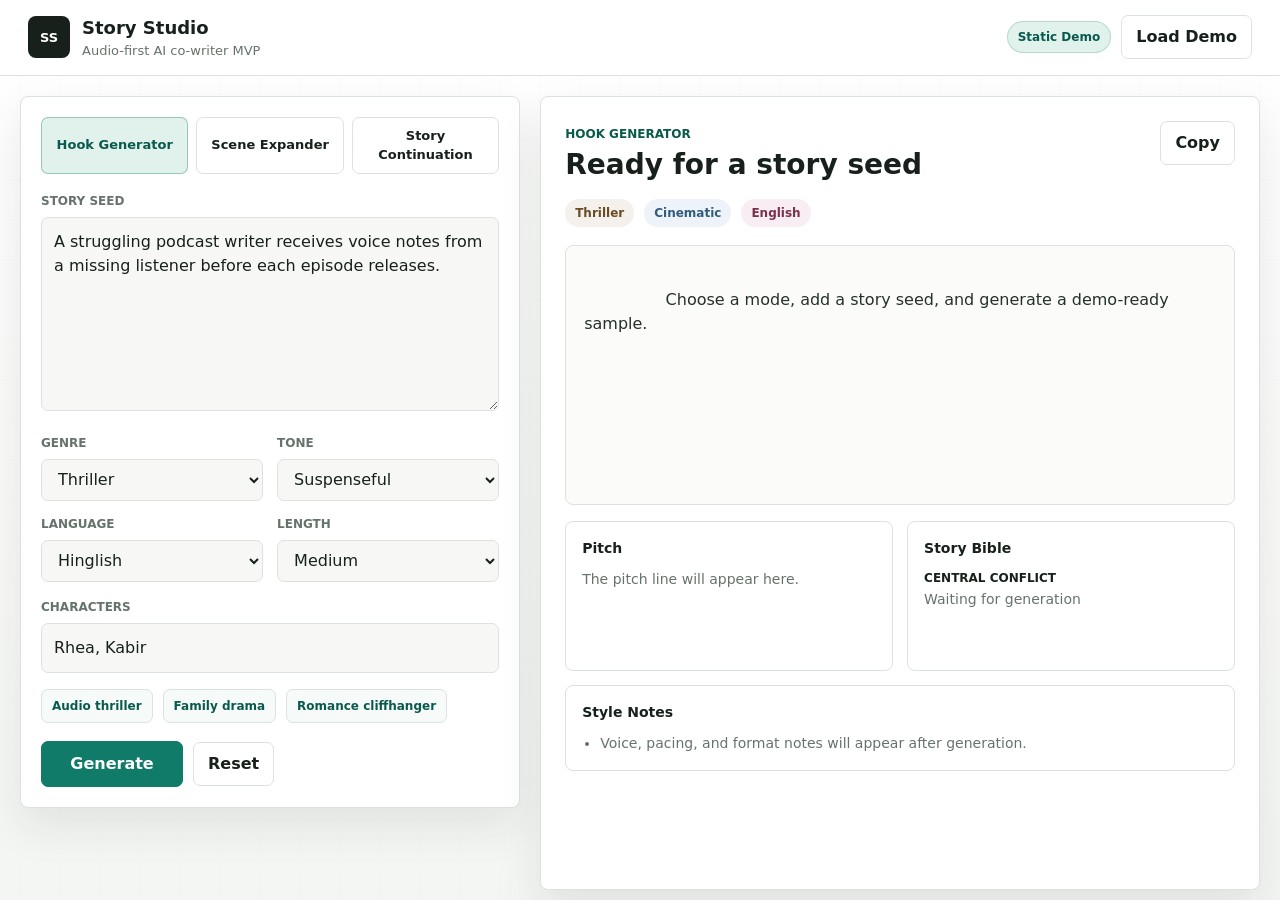
==== story_mvp/demo.html @ 7c1ae7bf "Initial commit" ====
<!DOCTYPE html>
<html lang="en">

<head>
    <meta charset="UTF-8">
    <meta name="viewport" content="width=device-width, initial-scale=1.0">
    <title>Story Studio MVP</title>
    <meta name="description" content="AI co-writer MVP for audio-first storytelling demos">
    <link rel="stylesheet" href="static/story.css">
</head>

<body>
    <header class="topbar">
        <div class="brand">
            <div class="brand-mark">SS</div>
            <div>
                <h1>Story Studio</h1>
                <p>Audio-first AI co-writer MVP</p>
            </div>
        </div>
        <div class="topbar-actions">
            <span class="status-pill" id="healthStatus">Static Demo</span>
            <button class="ghost-button" id="loadDemoBtn" type="button">Load Demo</button>
        </div>
    </header>

    <main class="workspace">
        <section class="composer">
            <div class="mode-tabs" role="tablist" aria-label="Generation mode">
                <button class="mode-tab active" type="button" data-mode="hook">Hook Generator</button>
                <button class="mode-tab" type="button" data-mode="expand">Scene Expander</button>
                <button class="mode-tab" type="button" data-mode="continue">Story Continuation</button>
            </div>

            <label class="field-label" for="ideaInput">Story seed</label>
            <textarea id="ideaInput" rows="7"
                placeholder="A podcast writer receives a voice note from a listener who disappeared five years ago..."></textarea>

            <div class="form-grid">
                <label>
                    <span>Genre</span>
                    <select id="genreSelect">
                        <option value="thriller">Thriller</option>
                        <option value="romance">Romance</option>
                        <option value="horror">Horror</option>
                        <option value="fantasy">Fantasy</option>
                        <option value="family drama">Family Drama</option>
                        <option value="comedy">Comedy</option>
                    </select>
                </label>
                <label>
                    <span>Tone</span>
                    <select id="toneSelect">
                        <option value="cinematic">Cinematic</option>
                        <option value="suspenseful">Suspenseful</option>
                        <option value="emotional">Emotional</option>
                        <option value="witty">Witty</option>
                        <option value="mythic">Mythic</option>
                    </select>
                </label>
                <label>
                    <span>Language</span>
                    <select id="languageSelect">
                        <option value="english">English</option>
                        <option value="hindi">Hindi-ready</option>
                        <option value="hinglish">Hinglish</option>
                    </select>
                </label>
                <label>
                    <span>Length</span>
                    <select id="lengthSelect">
                        <option value="short">Short</option>
                        <option value="medium" selected>Medium</option>
                        <option value="long">Long</option>
                    </select>
                </label>
            </div>

            <label class="field-label" for="charactersInput">Characters</label>
            <input id="charactersInput" type="text" placeholder="Rhea, Kabir, Anaya">

            <div class="prompt-row" id="demoPromptRow"></div>

            <div class="action-row">
                <button class="primary-button" id="generateBtn" type="button">Generate</button>
                <button class="secondary-button" id="clearBtn" type="button">Reset</button>
            </div>
        </section>

        <section class="output-panel" aria-live="polite">
            <div class="output-header">
                <div>
                    <span class="eyebrow" id="modeLabel">Hook Generator</span>
                    <h2 id="storyTitle">Ready for a story seed</h2>
                </div>
                <button class="ghost-button" id="copyBtn" type="button">Copy</button>
            </div>

            <div class="output-meta">
                <span id="genreMeta">Thriller</span>
                <span id="toneMeta">Cinematic</span>
                <span id="languageMeta">English</span>
            </div>

            <article class="story-output" id="storyOutput">
                Choose a mode, add a story seed, and generate a demo-ready sample.
            </article>

            <div class="insight-grid">
                <div class="insight-block">
                    <h3>Pitch</h3>
                    <p id="pitchOutput">The pitch line will appear here.</p>
                </div>
                <div class="insight-block">
                    <h3>Story Bible</h3>
                    <dl id="bibleOutput">
                        <dt>Central Conflict</dt>
                        <dd>Waiting for generation</dd>
                    </dl>
                </div>
                <div class="insight-block wide">
                    <h3>Style Notes</h3>
                    <ul id="styleOutput">
                        <li>Voice, pacing, and format notes will appear after generation.</li>
                    </ul>
                </div>
            </div>
        </section>
    </main>

    <script src="static/story.js"></script>
</body>

</html>
---- story_mvp/static/story.css ----
:root {
    --page: #f3f5f2;
    --surface: #ffffff;
    --ink: #17201b;
    --muted: #66736b;
    --line: #dce2dd;
    --field: #f7f8f6;
    --accent: #0f7b68;
    --accent-strong: #095a4c;
    --accent-soft: #e1f2ed;
    --amber: #b66b12;
    --rose: #a83f5f;
    --shadow: 0 18px 45px rgba(20, 30, 24, 0.09);
    --radius: 8px;
}

* {
    box-sizing: border-box;
}

body {
    margin: 0;
    min-height: 100vh;
    background:
        linear-gradient(180deg, rgba(255, 255, 255, 0.88), rgba(243, 245, 242, 0.96)),
        url("data:image/svg+xml,%3Csvg width='120' height='120' viewBox='0 0 120 120' xmlns='http://www.w3.org/2000/svg'%3E%3Cg fill='none' stroke='%23ccd7d0' stroke-width='1' opacity='0.55'%3E%3Cpath d='M0 20h120M0 60h120M0 100h120M20 0v120M60 0v120M100 0v120'/%3E%3C/g%3E%3C/svg%3E");
    color: var(--ink);
    font-family: Inter, ui-sans-serif, system-ui, -apple-system, BlinkMacSystemFont, "Segoe UI", sans-serif;
    line-height: 1.5;
}

button,
input,
select,
textarea {
    font: inherit;
}

button {
    cursor: pointer;
}

.topbar {
    position: sticky;
    top: 0;
    z-index: 10;
    display: flex;
    align-items: center;
    justify-content: space-between;
    gap: 20px;
    padding: 14px 28px;
    background: rgba(255, 255, 255, 0.92);
    border-bottom: 1px solid var(--line);
    backdrop-filter: blur(16px);
}

.brand {
    display: flex;
    align-items: center;
    gap: 12px;
    min-width: 0;
}

.brand-mark {
    display: grid;
    width: 42px;
    height: 42px;
    place-items: center;
    flex: 0 0 auto;
    border-radius: 8px;
    background: var(--ink);
    color: #fff;
    font-size: 13px;
    font-weight: 800;
}

.brand h1 {
    margin: 0;
    font-size: 18px;
    letter-spacing: 0;
}

.brand p {
    margin: 0;
    color: var(--muted);
    font-size: 13px;
}

.topbar-actions,
.action-row,
.output-header,
.output-meta,
.prompt-row {
    display: flex;
    align-items: center;
    gap: 10px;
}

.topbar-actions {
    flex-wrap: wrap;
    justify-content: flex-end;
}

.status-pill {
    padding: 6px 10px;
    border: 1px solid rgba(15, 123, 104, 0.22);
    border-radius: 999px;
    background: var(--accent-soft);
    color: var(--accent-strong);
    font-size: 12px;
    font-weight: 700;
}

.status-pill.offline {
    border-color: rgba(168, 63, 95, 0.28);
    background: #f9e9ef;
    color: var(--rose);
}

.workspace {
    display: grid;
    grid-template-columns: minmax(340px, 0.82fr) minmax(420px, 1.18fr);
    gap: 20px;
    width: min(1440px, calc(100vw - 40px));
    margin: 20px auto;
}

.composer,
.output-panel {
    background: var(--surface);
    border: 1px solid var(--line);
    border-radius: var(--radius);
    box-shadow: var(--shadow);
}

.composer {
    padding: 20px;
    align-self: start;
}

.output-panel {
    min-height: calc(100vh - 106px);
    padding: 24px;
}

.mode-tabs {
    display: grid;
    grid-template-columns: repeat(3, minmax(0, 1fr));
    gap: 8px;
    margin-bottom: 18px;
}

.mode-tab,
.prompt-chip,
.ghost-button,
.secondary-button,
.primary-button {
    min-height: 40px;
    border-radius: 7px;
    border: 1px solid var(--line);
    background: var(--surface);
    color: var(--ink);
    font-weight: 700;
    transition: border-color 0.2s, background 0.2s, color 0.2s, transform 0.2s;
}

.mode-tab {
    padding: 8px 10px;
    font-size: 13px;
}

.mode-tab.active {
    border-color: rgba(15, 123, 104, 0.36);
    background: var(--accent-soft);
    color: var(--accent-strong);
}

.field-label,
label span {
    display: block;
    margin-bottom: 7px;
    color: var(--muted);
    font-size: 12px;
    font-weight: 800;
    text-transform: uppercase;
}

textarea,
input,
select {
    width: 100%;
    border: 1px solid var(--line);
    border-radius: 7px;
    background: var(--field);
    color: var(--ink);
    outline: none;
}

textarea,
input {
    padding: 12px;
}

textarea {
    min-height: 154px;
    resize: vertical;
}

select {
    height: 42px;
    padding: 0 12px;
}

textarea:focus,
input:focus,
select:focus {
    border-color: var(--accent);
    box-shadow: 0 0 0 3px rgba(15, 123, 104, 0.12);
}

.form-grid {
    display: grid;
    grid-template-columns: repeat(2, minmax(0, 1fr));
    gap: 14px;
    margin: 16px 0;
}

.prompt-row {
    flex-wrap: wrap;
    margin: 16px 0 18px;
}

.prompt-chip {
    min-height: 34px;
    padding: 6px 10px;
    color: var(--accent-strong);
    background: #f6fbf9;
    font-size: 12px;
}

.primary-button {
    min-width: 142px;
    padding: 10px 18px;
    border-color: var(--accent);
    background: var(--accent);
    color: #fff;
}

.primary-button:hover,
.primary-button:focus {
    background: var(--accent-strong);
}

.primary-button:disabled {
    opacity: 0.65;
    cursor: wait;
}

.secondary-button,
.ghost-button {
    padding: 9px 14px;
}

.secondary-button:hover,
.ghost-button:hover,
.prompt-chip:hover,
.mode-tab:hover {
    border-color: rgba(15, 123, 104, 0.38);
}

.output-header {
    justify-content: space-between;
    gap: 18px;
    align-items: flex-start;
}

.eyebrow {
    display: inline-flex;
    margin-bottom: 6px;
    color: var(--accent-strong);
    font-size: 12px;
    font-weight: 800;
    text-transform: uppercase;
}

.output-header h2 {
    margin: 0;
    font-size: 28px;
    line-height: 1.16;
    letter-spacing: 0;
}

.output-meta {
    flex-wrap: wrap;
    margin: 18px 0;
}

.output-meta span {
    padding: 5px 10px;
    border-radius: 999px;
    background: #f4f1ec;
    color: #6a4b24;
    font-size: 12px;
    font-weight: 800;
}

.output-meta span:nth-child(2) {
    background: #edf3f9;
    color: #315c7a;
}

.output-meta span:nth-child(3) {
    background: #f7edf2;
    color: #7a314e;
}

.story-output {
    min-height: 260px;
    padding: 18px;
    border: 1px solid var(--line);
    border-radius: var(--radius);
    background: #fbfcfa;
    color: #243129;
    font-size: 16px;
    white-space: pre-wrap;
}

.insight-grid {
    display: grid;
    grid-template-columns: repeat(2, minmax(0, 1fr));
    gap: 14px;
    margin-top: 16px;
}

.insight-block {
    min-height: 150px;
    padding: 16px;
    border: 1px solid var(--line);
    border-radius: var(--radius);
    background: #fff;
}

.insight-block.wide {
    grid-column: 1 / -1;
    min-height: auto;
}

.insight-block h3 {
    margin: 0 0 10px;
    font-size: 14px;
}

.insight-block p,
.insight-block dd,
.insight-block li {
    color: var(--muted);
    font-size: 14px;
}

.insight-block p,
.insight-block ul,
.insight-block dl {
    margin: 0;
}

.insight-block ul {
    padding-left: 18px;
}

.insight-block dt {
    margin-top: 8px;
    color: var(--ink);
    font-size: 12px;
    font-weight: 800;
    text-transform: uppercase;
}

.insight-block dd {
    margin: 2px 0 0;
}

@media (max-width: 980px) {
    .workspace {
        grid-template-columns: 1fr;
        width: min(760px, calc(100vw - 28px));
    }

    .output-panel {
        min-height: auto;
    }
}

@media (max-width: 640px) {
    .topbar {
        align-items: flex-start;
        flex-direction: column;
        padding: 14px 16px;
    }

    .topbar-actions {
        width: 100%;
        justify-content: space-between;
    }

    .workspace {
        width: calc(100vw - 24px);
        margin-top: 12px;
    }

    .form-grid,
    .mode-tabs,
    .insight-grid {
        grid-template-columns: 1fr;
    }

    .output-header {
        flex-direction: column;
    }

    .output-header h2 {
        font-size: 23px;
    }
}
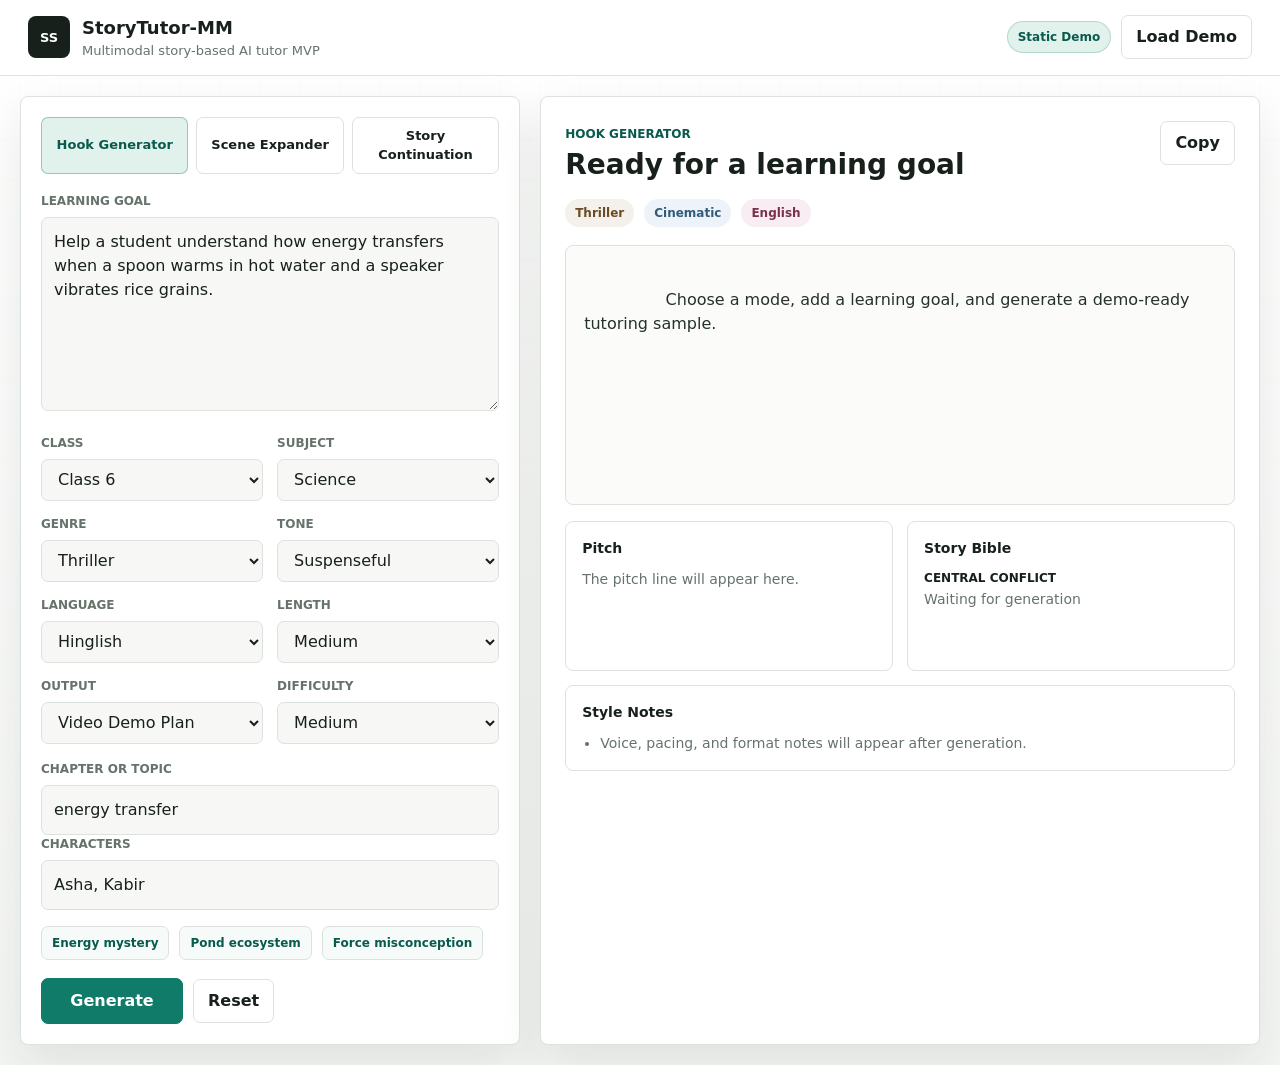
==== commit a14b8911: "feat: curriculum ingestion, free-first provider chain, docs, GPU plan" ====
--- a/story_mvp/demo.html
+++ b/story_mvp/demo.html
@@ -4,8 +4,8 @@
 <head>
     <meta charset="UTF-8">
     <meta name="viewport" content="width=device-width, initial-scale=1.0">
-    <title>Story Studio MVP</title>
-    <meta name="description" content="AI co-writer MVP for audio-first storytelling demos">
+    <title>StoryTutor-MM MVP</title>
+    <meta name="description" content="AI tutor MVP for multimodal, story-based learning demos">
     <link rel="stylesheet" href="static/story.css">
 </head>
 
@@ -14,8 +14,8 @@
         <div class="brand">
             <div class="brand-mark">SS</div>
             <div>
-                <h1>Story Studio</h1>
-                <p>Audio-first AI co-writer MVP</p>
+                <h1>StoryTutor-MM</h1>
+                <p>Multimodal story-based AI tutor MVP</p>
             </div>
         </div>
         <div class="topbar-actions">
@@ -32,11 +32,28 @@
                 <button class="mode-tab" type="button" data-mode="continue">Story Continuation</button>
             </div>
 
-            <label class="field-label" for="ideaInput">Story seed</label>
+            <label class="field-label" for="ideaInput">Learning Goal</label>
             <textarea id="ideaInput" rows="7"
-                placeholder="A podcast writer receives a voice note from a listener who disappeared five years ago..."></textarea>
+                placeholder="Help a student understand energy transfer using a memorable story, examples, and a misconception check..."></textarea>
 
             <div class="form-grid">
+                <label>
+                    <span>Class</span>
+                    <select id="classLevelSelect">
+                        <option value="">Any</option>
+                        <option value="6">Class 6</option>
+                        <option value="7">Class 7</option>
+                        <option value="8">Class 8</option>
+                    </select>
+                </label>
+                <label>
+                    <span>Subject</span>
+                    <select id="subjectSelect">
+                        <option value="">Any</option>
+                        <option value="science">Science</option>
+                        <option value="social_science">Social Science</option>
+                    </select>
+                </label>
                 <label>
                     <span>Genre</span>
                     <select id="genreSelect">
@@ -64,6 +81,7 @@
                         <option value="english">English</option>
                         <option value="hindi">Hindi-ready</option>
                         <option value="hinglish">Hinglish</option>
+                        <option value="marathi">Marathi</option>
                     </select>
                 </label>
                 <label>
@@ -74,7 +92,27 @@
                         <option value="long">Long</option>
                     </select>
                 </label>
+                <label>
+                    <span>Output</span>
+                    <select id="outputTypeSelect">
+                        <option value="study_story">Study Story</option>
+                        <option value="video_demo_plan">Video Demo Plan</option>
+                        <option value="explanation">Explanation</option>
+                        <option value="quiz">Quiz</option>
+                    </select>
+                </label>
+                <label>
+                    <span>Difficulty</span>
+                    <select id="difficultySelect">
+                        <option value="easy">Easy</option>
+                        <option value="medium" selected>Medium</option>
+                        <option value="hard">Hard</option>
+                    </select>
+                </label>
             </div>
+
+            <label class="field-label" for="chapterInput">Chapter or Topic</label>
+            <input id="chapterInput" type="text" placeholder="Plants, maps, motion, kingdoms, water cycle">
 
             <label class="field-label" for="charactersInput">Characters</label>
             <input id="charactersInput" type="text" placeholder="Rhea, Kabir, Anaya">
@@ -91,7 +129,7 @@
             <div class="output-header">
                 <div>
                     <span class="eyebrow" id="modeLabel">Hook Generator</span>
-                    <h2 id="storyTitle">Ready for a story seed</h2>
+                    <h2 id="storyTitle">Ready for a learning goal</h2>
                 </div>
                 <button class="ghost-button" id="copyBtn" type="button">Copy</button>
             </div>
@@ -103,7 +141,7 @@
             </div>
 
             <article class="story-output" id="storyOutput">
-                Choose a mode, add a story seed, and generate a demo-ready sample.
+                Choose a mode, add a learning goal, and generate a demo-ready tutoring sample.
             </article>
 
             <div class="insight-grid">
